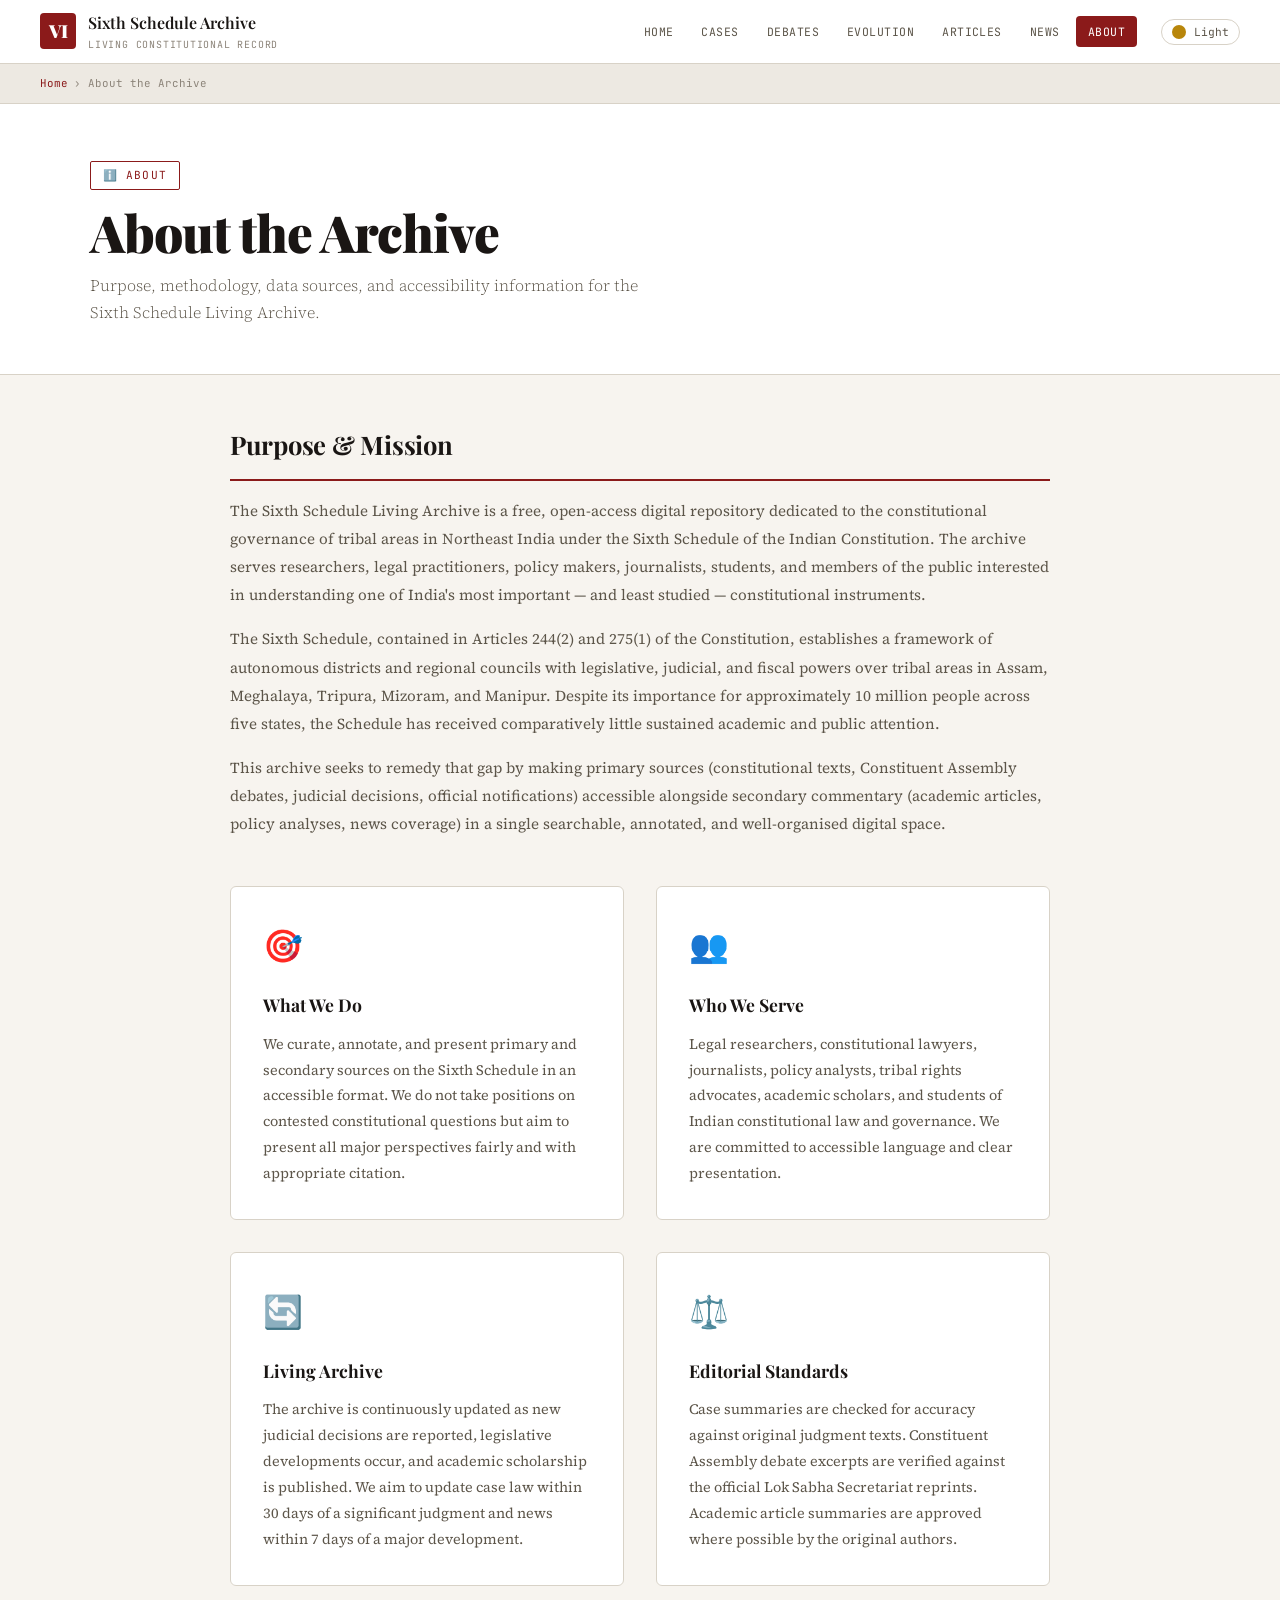
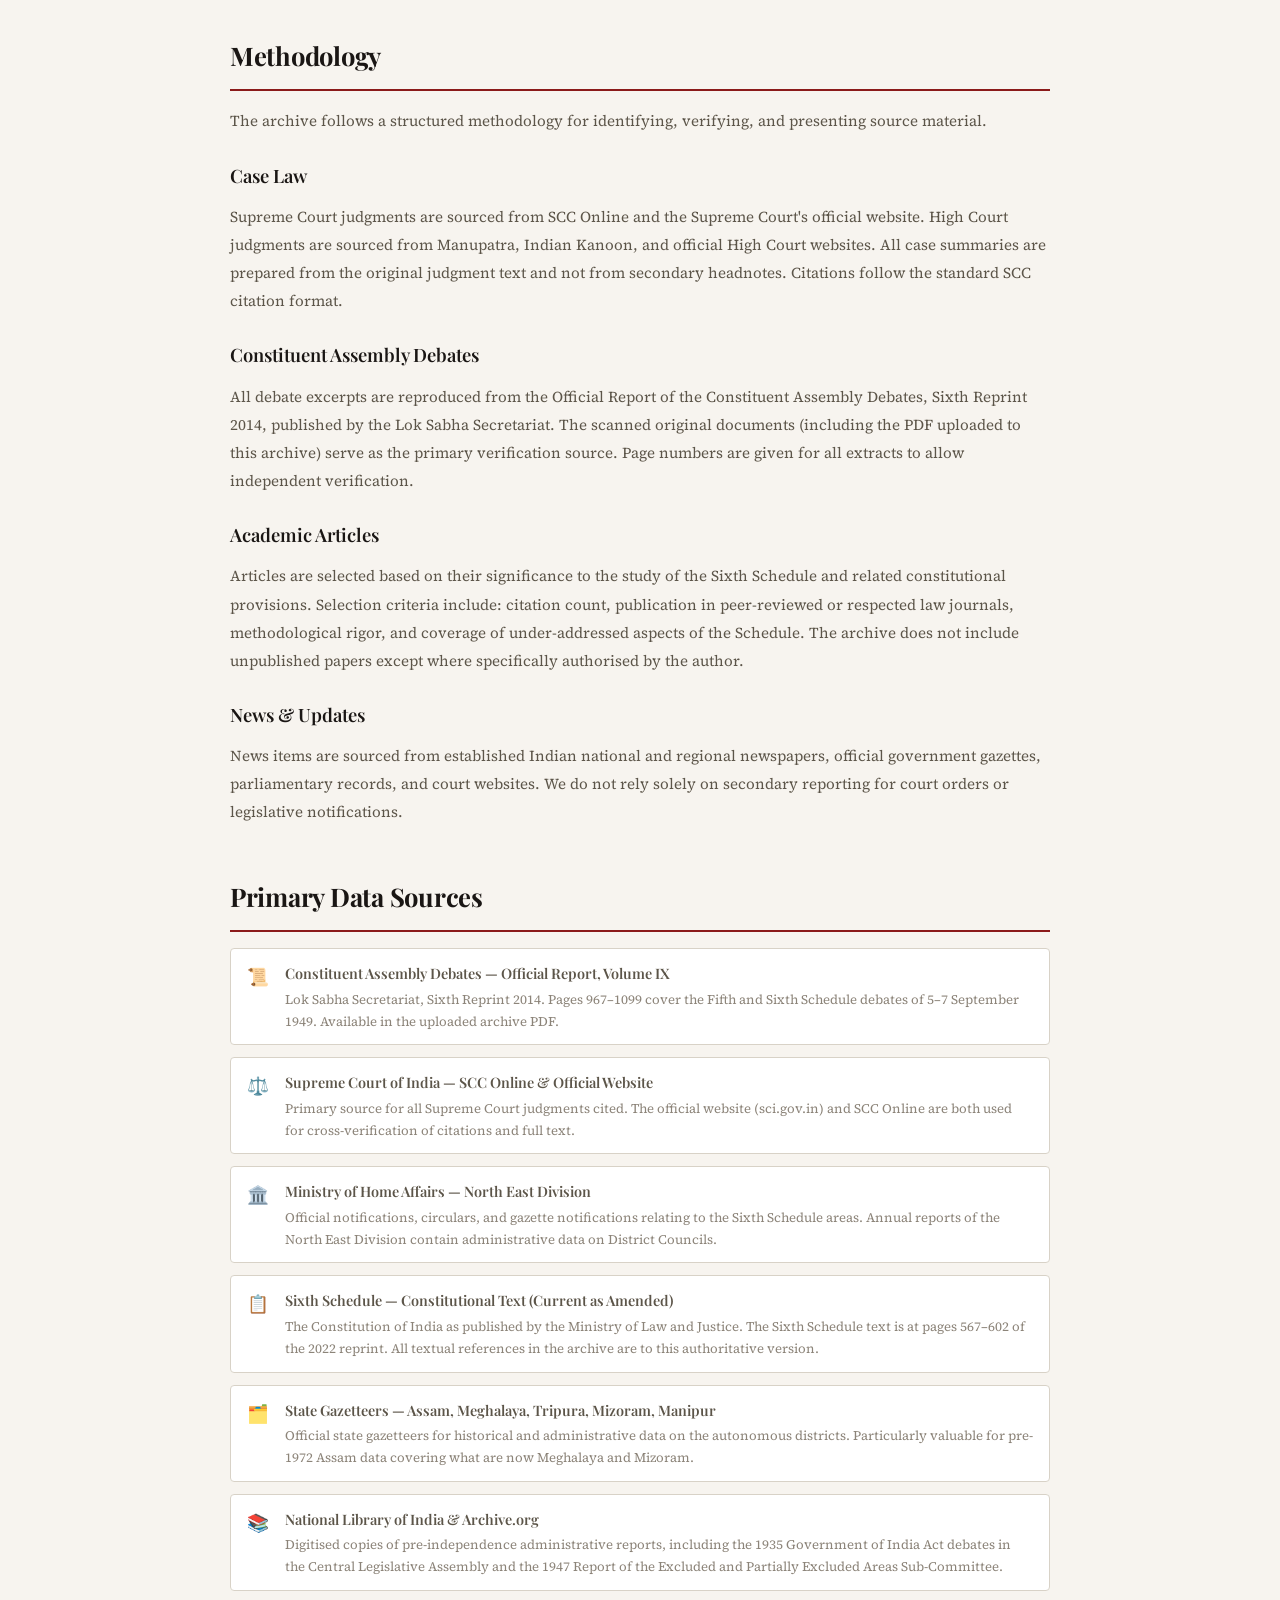
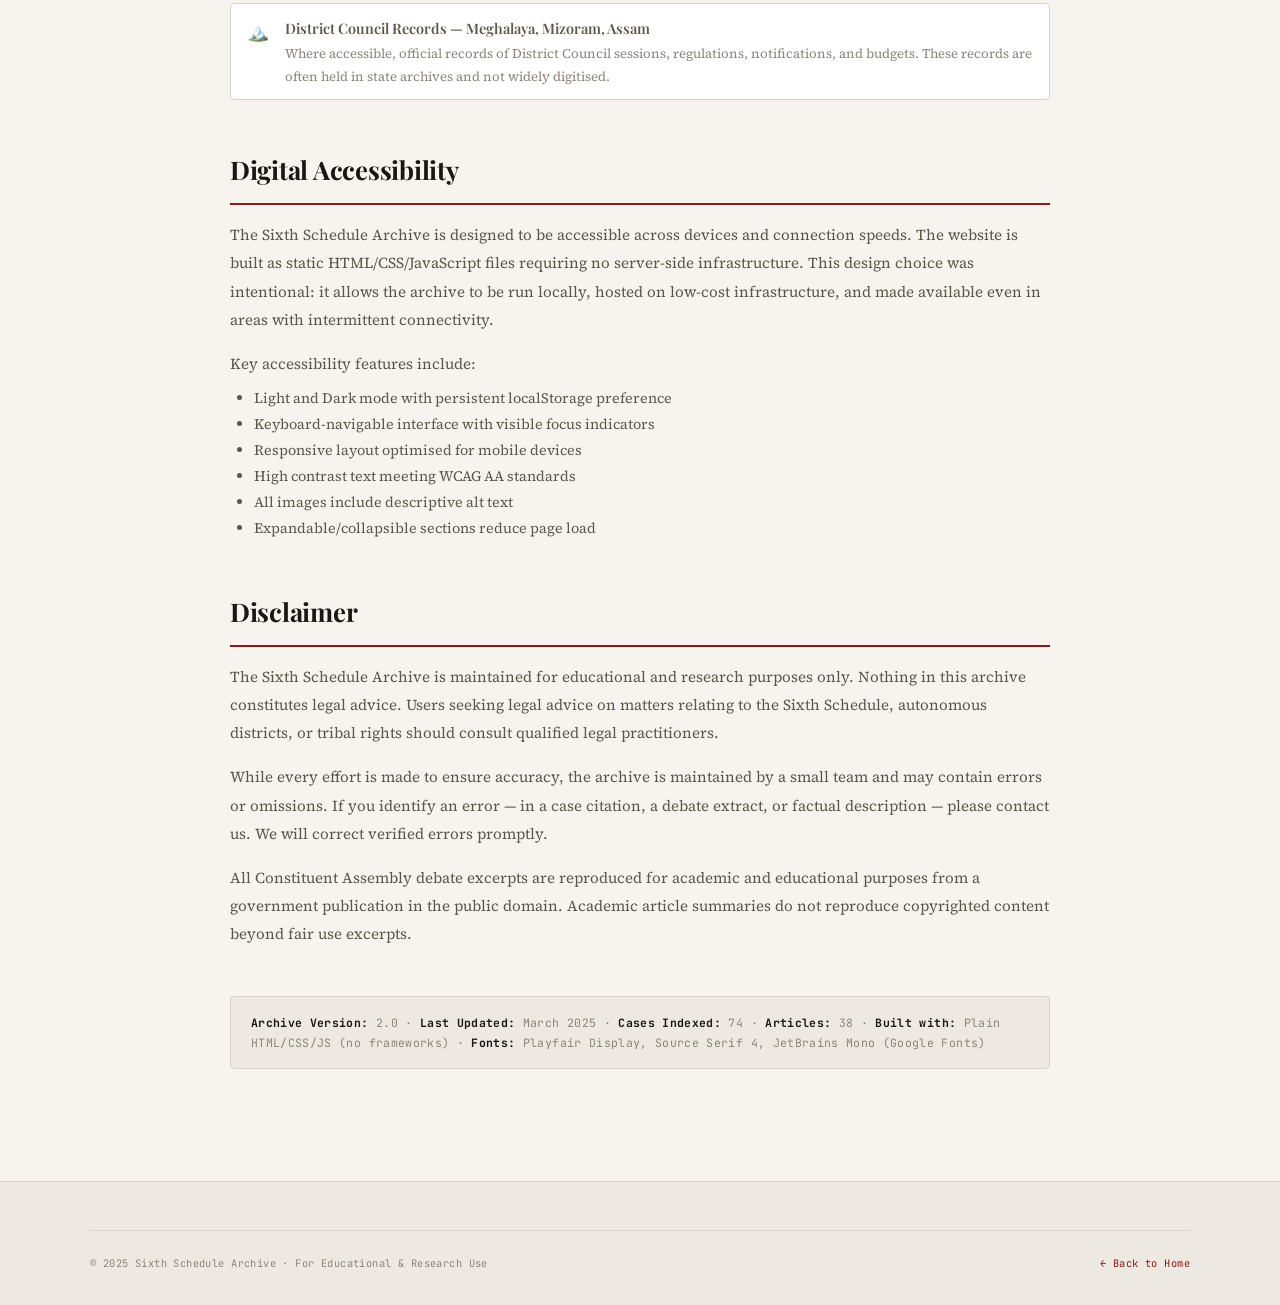
==== about.html @ 7695500d "Add files via upload" ====
<!DOCTYPE html>
<html lang="en">
<head>
<meta charset="UTF-8">
<meta name="viewport" content="width=device-width, initial-scale=1.0">
<title>About — Sixth Schedule Archive</title>
<link rel="preconnect" href="https://fonts.googleapis.com">
<link href="https://fonts.googleapis.com/css2?family=Playfair+Display:wght@400;600;700;900&family=Source+Serif+4:ital,wght@0,300;0,400;0,600;1,300;1,400&family=JetBrains+Mono:wght@300;400&display=swap" rel="stylesheet">
<link rel="stylesheet" href="shared.css">
<style>
  .about-grid { display: grid; grid-template-columns: 1fr 1fr; gap: 2rem; margin-bottom: 3rem; }
  .about-card {
    background: var(--surface); border: 1px solid var(--border);
    border-radius: 6px; padding: 2rem;
  }
  .about-card-icon { font-size: 2rem; margin-bottom: 1rem; }
  .about-card-title { font-family: 'Playfair Display',serif; font-weight: 700; font-size: 1.1rem; margin-bottom: 0.75rem; }
  .about-card p { font-size: 0.9rem; color: var(--text2); line-height: 1.8; }
  .sources-list { list-style: none; display: flex; flex-direction: column; gap: 0.75rem; }
  .sources-list li {
    display: flex; gap: 1rem; padding: 0.75rem 1rem;
    background: var(--surface); border: 1px solid var(--border); border-radius: 4px;
    font-size: 0.88rem; color: var(--text2); align-items: flex-start;
  }
  .src-icon { font-size: 1.1rem; flex-shrink: 0; padding-top: 2px; }
  .src-name { font-family: 'Playfair Display',serif; font-weight: 600; font-size: 0.9rem; margin-bottom: 2px; }
  .src-desc { font-size: 0.82rem; color: var(--text3); }
  .team-grid { display: grid; grid-template-columns: repeat(3,1fr); gap: 1.25rem; }
  .team-card {
    background: var(--surface); border: 1px solid var(--border); border-radius: 6px; padding: 1.5rem; text-align: center;
  }
  .team-avatar {
    width: 56px; height: 56px; border-radius: 50%; margin: 0 auto 0.75rem;
    display: flex; align-items: center; justify-content: center;
    font-family: 'Playfair Display',serif; font-weight: 700; font-size: 1.1rem; color: white;
  }
  .team-name { font-family: 'Playfair Display',serif; font-weight: 600; font-size: 0.95rem; }
  .team-role { font-family: 'JetBrains Mono',monospace; font-size: 0.62rem; color: var(--text3); letter-spacing: 0.04em; margin-top: 3px; }
  .version-box {
    background: var(--bg2); border: 1px solid var(--border); border-radius: 4px;
    padding: 1rem 1.25rem; font-family: 'JetBrains Mono',monospace; font-size: 0.72rem;
    color: var(--text3); margin-top: 2rem; letter-spacing: 0.03em;
    transition: background var(--transition);
  }
  .version-box strong { color: var(--text); }
  @media(max-width:768px){
    .about-grid { grid-template-columns: 1fr; }
    .team-grid { grid-template-columns: 1fr 1fr; }
  }
</style>
</head>
<body>
<div class="page-overlay" id="overlay"></div>

<nav>
  <a href="index.html" class="nav-brand" data-navigate>
    <div class="nav-brand-icon">VI</div>
    <div>
      <div class="nav-brand-text">Sixth Schedule Archive</div>
      <div class="nav-brand-sub">Living Constitutional Record</div>
    </div>
  </a>
  <div class="nav-right">
    <div class="nav-links">
      <a href="index.html" class="nav-link" data-navigate>Home</a>
      <a href="cases.html" class="nav-link" data-navigate>Cases</a>
      <a href="debates.html" class="nav-link" data-navigate>Debates</a>
      <a href="evolution.html" class="nav-link" data-navigate>Evolution</a>
      <a href="articles.html" class="nav-link" data-navigate>Articles</a>
      <a href="news.html" class="nav-link" data-navigate>News</a>
      <a href="about.html" class="nav-link active">About</a>
    </div>
    <button class="theme-toggle" id="themeToggle"><div class="toggle-dot"></div><span id="toggleLabel">Light</span></button>
  </div>
</nav>

<div class="breadcrumb"><a href="index.html">Home</a> › About the Archive</div>

<div class="page-header">
  <div class="page-header-inner">
    <div class="page-tag">ℹ️ About</div>
    <h1 class="page-h1">About the Archive</h1>
    <p class="page-desc">Purpose, methodology, data sources, and accessibility information for the Sixth Schedule Living Archive.</p>
  </div>
</div>

<div class="page-full" style="max-width:900px;">

  <div class="content-section">
    <h2 class="section-h2">Purpose & Mission</h2>
    <p class="prose">The Sixth Schedule Living Archive is a free, open-access digital repository dedicated to the constitutional governance of tribal areas in Northeast India under the Sixth Schedule of the Indian Constitution. The archive serves researchers, legal practitioners, policy makers, journalists, students, and members of the public interested in understanding one of India's most important — and least studied — constitutional instruments.</p>
    <p class="prose">The Sixth Schedule, contained in Articles 244(2) and 275(1) of the Constitution, establishes a framework of autonomous districts and regional councils with legislative, judicial, and fiscal powers over tribal areas in Assam, Meghalaya, Tripura, Mizoram, and Manipur. Despite its importance for approximately 10 million people across five states, the Schedule has received comparatively little sustained academic and public attention.</p>
    <p class="prose">This archive seeks to remedy that gap by making primary sources (constitutional texts, Constituent Assembly debates, judicial decisions, official notifications) accessible alongside secondary commentary (academic articles, policy analyses, news coverage) in a single searchable, annotated, and well-organised digital space.</p>
  </div>

  <div class="about-grid">
    <div class="about-card">
      <div class="about-card-icon">🎯</div>
      <div class="about-card-title">What We Do</div>
      <p>We curate, annotate, and present primary and secondary sources on the Sixth Schedule in an accessible format. We do not take positions on contested constitutional questions but aim to present all major perspectives fairly and with appropriate citation.</p>
    </div>
    <div class="about-card">
      <div class="about-card-icon">👥</div>
      <div class="about-card-title">Who We Serve</div>
      <p>Legal researchers, constitutional lawyers, journalists, policy analysts, tribal rights advocates, academic scholars, and students of Indian constitutional law and governance. We are committed to accessible language and clear presentation.</p>
    </div>
    <div class="about-card">
      <div class="about-card-icon">🔄</div>
      <div class="about-card-title">Living Archive</div>
      <p>The archive is continuously updated as new judicial decisions are reported, legislative developments occur, and academic scholarship is published. We aim to update case law within 30 days of a significant judgment and news within 7 days of a major development.</p>
    </div>
    <div class="about-card">
      <div class="about-card-icon">⚖️</div>
      <div class="about-card-title">Editorial Standards</div>
      <p>Case summaries are checked for accuracy against original judgment texts. Constituent Assembly debate excerpts are verified against the official Lok Sabha Secretariat reprints. Academic article summaries are approved where possible by the original authors.</p>
    </div>
  </div>

  <div class="content-section">
    <h2 class="section-h2">Methodology</h2>
    <p class="prose">The archive follows a structured methodology for identifying, verifying, and presenting source material.</p>
    <h3 class="section-h3">Case Law</h3>
    <p class="prose">Supreme Court judgments are sourced from SCC Online and the Supreme Court's official website. High Court judgments are sourced from Manupatra, Indian Kanoon, and official High Court websites. All case summaries are prepared from the original judgment text and not from secondary headnotes. Citations follow the standard SCC citation format.</p>
    <h3 class="section-h3">Constituent Assembly Debates</h3>
    <p class="prose">All debate excerpts are reproduced from the Official Report of the Constituent Assembly Debates, Sixth Reprint 2014, published by the Lok Sabha Secretariat. The scanned original documents (including the PDF uploaded to this archive) serve as the primary verification source. Page numbers are given for all extracts to allow independent verification.</p>
    <h3 class="section-h3">Academic Articles</h3>
    <p class="prose">Articles are selected based on their significance to the study of the Sixth Schedule and related constitutional provisions. Selection criteria include: citation count, publication in peer-reviewed or respected law journals, methodological rigor, and coverage of under-addressed aspects of the Schedule. The archive does not include unpublished papers except where specifically authorised by the author.</p>
    <h3 class="section-h3">News & Updates</h3>
    <p class="prose">News items are sourced from established Indian national and regional newspapers, official government gazettes, parliamentary records, and court websites. We do not rely solely on secondary reporting for court orders or legislative notifications.</p>
  </div>

  <div class="content-section">
    <h2 class="section-h2">Primary Data Sources</h2>
    <ul class="sources-list">
      <li>
        <div class="src-icon">📜</div>
        <div>
          <div class="src-name">Constituent Assembly Debates — Official Report, Volume IX</div>
          <div class="src-desc">Lok Sabha Secretariat, Sixth Reprint 2014. Pages 967–1099 cover the Fifth and Sixth Schedule debates of 5–7 September 1949. Available in the uploaded archive PDF.</div>
        </div>
      </li>
      <li>
        <div class="src-icon">⚖️</div>
        <div>
          <div class="src-name">Supreme Court of India — SCC Online & Official Website</div>
          <div class="src-desc">Primary source for all Supreme Court judgments cited. The official website (sci.gov.in) and SCC Online are both used for cross-verification of citations and full text.</div>
        </div>
      </li>
      <li>
        <div class="src-icon">🏛️</div>
        <div>
          <div class="src-name">Ministry of Home Affairs — North East Division</div>
          <div class="src-desc">Official notifications, circulars, and gazette notifications relating to the Sixth Schedule areas. Annual reports of the North East Division contain administrative data on District Councils.</div>
        </div>
      </li>
      <li>
        <div class="src-icon">📋</div>
        <div>
          <div class="src-name">Sixth Schedule — Constitutional Text (Current as Amended)</div>
          <div class="src-desc">The Constitution of India as published by the Ministry of Law and Justice. The Sixth Schedule text is at pages 567–602 of the 2022 reprint. All textual references in the archive are to this authoritative version.</div>
        </div>
      </li>
      <li>
        <div class="src-icon">🗂️</div>
        <div>
          <div class="src-name">State Gazetteers — Assam, Meghalaya, Tripura, Mizoram, Manipur</div>
          <div class="src-desc">Official state gazetteers for historical and administrative data on the autonomous districts. Particularly valuable for pre-1972 Assam data covering what are now Meghalaya and Mizoram.</div>
        </div>
      </li>
      <li>
        <div class="src-icon">📚</div>
        <div>
          <div class="src-name">National Library of India & Archive.org</div>
          <div class="src-desc">Digitised copies of pre-independence administrative reports, including the 1935 Government of India Act debates in the Central Legislative Assembly and the 1947 Report of the Excluded and Partially Excluded Areas Sub-Committee.</div>
        </div>
      </li>
      <li>
        <div class="src-icon">🏔️</div>
        <div>
          <div class="src-name">District Council Records — Meghalaya, Mizoram, Assam</div>
          <div class="src-desc">Where accessible, official records of District Council sessions, regulations, notifications, and budgets. These records are often held in state archives and not widely digitised.</div>
        </div>
      </li>
    </ul>
  </div>

  <div class="content-section">
    <h2 class="section-h2">Digital Accessibility</h2>
    <p class="prose">The Sixth Schedule Archive is designed to be accessible across devices and connection speeds. The website is built as static HTML/CSS/JavaScript files requiring no server-side infrastructure. This design choice was intentional: it allows the archive to be run locally, hosted on low-cost infrastructure, and made available even in areas with intermittent connectivity.</p>
    <p class="prose">Key accessibility features include:</p>
    <ul style="font-size:0.9rem;color:var(--text2);line-height:1.8;padding-left:1.5rem;margin-top:0.5rem;">
      <li>Light and Dark mode with persistent localStorage preference</li>
      <li>Keyboard-navigable interface with visible focus indicators</li>
      <li>Responsive layout optimised for mobile devices</li>
      <li>High contrast text meeting WCAG AA standards</li>
      <li>All images include descriptive alt text</li>
      <li>Expandable/collapsible sections reduce page load</li>
    </ul>
  </div>

  <div class="content-section">
    <h2 class="section-h2">Disclaimer</h2>
    <p class="prose">The Sixth Schedule Archive is maintained for educational and research purposes only. Nothing in this archive constitutes legal advice. Users seeking legal advice on matters relating to the Sixth Schedule, autonomous districts, or tribal rights should consult qualified legal practitioners.</p>
    <p class="prose">While every effort is made to ensure accuracy, the archive is maintained by a small team and may contain errors or omissions. If you identify an error — in a case citation, a debate extract, or factual description — please contact us. We will correct verified errors promptly.</p>
    <p class="prose">All Constituent Assembly debate excerpts are reproduced for academic and educational purposes from a government publication in the public domain. Academic article summaries do not reproduce copyrighted content beyond fair use excerpts.</p>
  </div>

  <div class="version-box">
    <strong>Archive Version:</strong> 2.0 · <strong>Last Updated:</strong> March 2025 · <strong>Cases Indexed:</strong> 74 · <strong>Articles:</strong> 38 · <strong>Built with:</strong> Plain HTML/CSS/JS (no frameworks) · <strong>Fonts:</strong> Playfair Display, Source Serif 4, JetBrains Mono (Google Fonts)
  </div>

</div>

<footer>
  <div class="footer-inner">
    <div class="footer-bottom">
      <span>© 2025 Sixth Schedule Archive · For Educational & Research Use</span>
      <span><a href="index.html" style="color:var(--accent);text-decoration:none;" data-navigate>← Back to Home</a></span>
    </div>
  </div>
</footer>

<script src="shared.js"></script>
</body>
</html>
---- shared.css ----
/* shared.css — Sixth Schedule Archive */
:root {
  --bg: #F7F4EF;
  --bg2: #EDE9E2;
  --surface: #FFFFFF;
  --border: #D8D2C7;
  --text: #1A1614;
  --text2: #5C5549;
  --text3: #8C8479;
  --accent: #8B1A1A;
  --accent2: #C45C2A;
  --accent3: #2A5C8B;
  --gold: #B8860B;
  --green: #2A6B4A;
  --shadow: rgba(26,22,20,0.10);
  --shadow-lg: rgba(26,22,20,0.18);
  --transition: 0.35s cubic-bezier(0.4,0,0.2,1);
}
[data-theme="dark"] {
  --bg: #111010;
  --bg2: #1A1917;
  --surface: #221F1E;
  --border: #3A3632;
  --text: #EDE9E2;
  --text2: #B0A898;
  --text3: #7A7269;
  --shadow: rgba(0,0,0,0.4);
  --shadow-lg: rgba(0,0,0,0.6);
}
*, *::before, *::after { box-sizing: border-box; margin: 0; padding: 0; }
html { scroll-behavior: smooth; }
body {
  font-family: 'Source Serif 4', Georgia, serif;
  background: var(--bg);
  color: var(--text);
  line-height: 1.7;
  transition: background var(--transition), color var(--transition);
  overflow-x: hidden;
  opacity: 0;
  animation: pageIn 0.45s 0.05s forwards;
}
@keyframes pageIn { to { opacity: 1; } }

/* NAV */
nav {
  position: sticky; top: 0; z-index: 100;
  background: var(--surface);
  border-bottom: 1px solid var(--border);
  backdrop-filter: blur(12px);
  padding: 0 2.5rem;
  display: flex; align-items: center; justify-content: space-between;
  height: 64px;
  transition: background var(--transition);
}
.nav-brand {
  display: flex; align-items: center; gap: 12px;
  text-decoration: none; color: var(--text);
}
.nav-brand-icon {
  width: 36px; height: 36px;
  background: var(--accent); border-radius: 4px;
  display: flex; align-items: center; justify-content: center;
  font-family: 'Playfair Display', serif;
  font-weight: 900; font-size: 18px;
  color: white; flex-shrink: 0;
}
.nav-brand-text { font-family: 'Playfair Display', serif; font-weight: 600; font-size: 1rem; }
.nav-brand-sub { font-family: 'JetBrains Mono', monospace; font-size: 0.62rem; color: var(--text3); letter-spacing: 0.08em; text-transform: uppercase; }
.nav-right { display: flex; align-items: center; gap: 1.5rem; }
.nav-links { display: flex; gap: 0.25rem; }
.nav-link {
  font-family: 'JetBrains Mono', monospace; font-size: 0.72rem;
  color: var(--text2); text-decoration: none;
  padding: 6px 12px; border-radius: 4px;
  letter-spacing: 0.04em; text-transform: uppercase;
  transition: background var(--transition), color var(--transition);
}
.nav-link:hover { background: var(--bg2); color: var(--text); }
.nav-link.active { background: var(--accent); color: white; }
.theme-toggle {
  display: flex; align-items: center; gap: 8px;
  cursor: pointer; background: none; border: 1px solid var(--border);
  border-radius: 20px; padding: 5px 10px;
  font-family: 'JetBrains Mono', monospace; font-size: 0.7rem;
  color: var(--text2); transition: all var(--transition);
}
.theme-toggle:hover { border-color: var(--accent); color: var(--accent); }
.toggle-dot { width: 14px; height: 14px; border-radius: 50%; background: var(--gold); transition: background var(--transition); }
[data-theme="dark"] .toggle-dot { background: var(--text3); }

/* BREADCRUMB */
.breadcrumb {
  background: var(--bg2); border-bottom: 1px solid var(--border);
  padding: 0.65rem 2.5rem;
  font-family: 'JetBrains Mono', monospace; font-size: 0.68rem;
  color: var(--text3); display: flex; align-items: center; gap: 6px;
  transition: background var(--transition);
}
.breadcrumb a { color: var(--accent); text-decoration: none; }
.breadcrumb a:hover { text-decoration: underline; }

/* PAGE HEADER */
.page-header {
  background: var(--surface); border-bottom: 1px solid var(--border);
  padding: 3.5rem 2.5rem 3rem;
  position: relative; overflow: hidden;
}
.page-header-inner { max-width: 1100px; margin: 0 auto; }
.page-tag {
  display: inline-flex; align-items: center; gap: 8px;
  font-family: 'JetBrains Mono', monospace; font-size: 0.7rem;
  letter-spacing: 0.1em; text-transform: uppercase;
  color: var(--accent); border: 1px solid currentColor;
  padding: 4px 12px; border-radius: 2px; margin-bottom: 1rem;
}
.page-h1 {
  font-family: 'Playfair Display', serif;
  font-weight: 900; font-size: clamp(2rem, 4vw, 3.5rem);
  letter-spacing: -0.02em; line-height: 1.05; max-width: 700px;
  margin-bottom: 0.75rem;
}
.page-desc { font-size: 1rem; color: var(--text2); max-width: 560px; font-weight: 300; }

/* LAYOUT */
.page-layout {
  max-width: 1100px; margin: 0 auto; padding: 3rem 2.5rem;
  display: grid; grid-template-columns: 240px 1fr; gap: 3rem;
}
.page-full { max-width: 1100px; margin: 0 auto; padding: 3rem 2.5rem; }

/* SIDEBAR */
.sidebar { position: sticky; top: 80px; align-self: start; }
.sidebar-title {
  font-family: 'JetBrains Mono', monospace; font-size: 0.68rem;
  letter-spacing: 0.1em; text-transform: uppercase; color: var(--text3);
  margin-bottom: 0.75rem; padding-bottom: 0.5rem;
  border-bottom: 1px solid var(--border);
}
.sidebar-nav { list-style: none; display: flex; flex-direction: column; gap: 2px; }
.sidebar-nav a {
  display: block; padding: 7px 10px; border-radius: 4px;
  color: var(--text2); text-decoration: none; font-size: 0.87rem;
  transition: background var(--transition), color var(--transition);
  border-left: 2px solid transparent;
}
.sidebar-nav a:hover { background: var(--bg2); color: var(--text); border-left-color: var(--border); }
.sidebar-nav a.active { background: rgba(139,26,26,0.08); color: var(--accent); border-left-color: var(--accent); }
.sidebar-section { margin-top: 1.5rem; }

/* SECTION */
.content-section { margin-bottom: 3rem; }
.section-h2 {
  font-family: 'Playfair Display', serif; font-weight: 700;
  font-size: 1.6rem; margin-bottom: 1rem; letter-spacing: -0.01em;
  padding-bottom: 0.75rem; border-bottom: 2px solid var(--accent);
}
.section-h3 {
  font-family: 'Playfair Display', serif; font-weight: 600;
  font-size: 1.15rem; margin: 1.5rem 0 0.75rem;
}
.prose { font-size: 0.95rem; color: var(--text2); line-height: 1.85; }
.prose + .prose { margin-top: 1rem; }

/* CARDS */
.case-card {
  background: var(--surface); border: 1px solid var(--border);
  border-radius: 6px; margin-bottom: 1rem; overflow: hidden;
  transition: box-shadow var(--transition);
}
.case-card:hover { box-shadow: 0 4px 20px var(--shadow); }
.case-card-header {
  padding: 1.25rem 1.5rem; cursor: pointer;
  display: flex; align-items: flex-start; justify-content: space-between; gap: 1rem;
}
.case-card-body { padding: 0 1.5rem 1.5rem; display: none; }
.case-card-body.open { display: block; }
.case-name { font-family: 'Playfair Display', serif; font-weight: 600; font-size: 1rem; margin-bottom: 3px; }
.case-citation {
  font-family: 'JetBrains Mono', monospace; font-size: 0.68rem;
  color: var(--accent); letter-spacing: 0.03em;
}
.case-toggle {
  font-size: 0.8rem; color: var(--text3);
  background: var(--bg2); border: none; cursor: pointer;
  width: 28px; height: 28px; border-radius: 50%;
  display: flex; align-items: center; justify-content: center;
  flex-shrink: 0; transition: background var(--transition), transform var(--transition);
}
.case-toggle.open { transform: rotate(180deg); background: var(--accent); color: white; }
.case-meta-row {
  display: flex; gap: 1rem; flex-wrap: wrap; margin-bottom: 0.75rem;
  padding-top: 0.75rem; border-top: 1px solid var(--border);
}
.case-meta-item { display: flex; flex-direction: column; gap: 2px; }
.case-meta-label {
  font-family: 'JetBrains Mono', monospace; font-size: 0.6rem;
  letter-spacing: 0.08em; text-transform: uppercase; color: var(--text3);
}
.case-meta-val { font-size: 0.85rem; color: var(--text); }
.case-excerpt {
  background: var(--bg2); border-left: 3px solid var(--accent);
  padding: 1rem 1.25rem; margin-top: 0.75rem; border-radius: 0 4px 4px 0;
  font-style: italic; font-size: 0.9rem; color: var(--text2); line-height: 1.7;
  transition: background var(--transition);
}

/* TAG BADGES */
.badge {
  display: inline-flex; align-items: center;
  font-family: 'JetBrains Mono', monospace; font-size: 0.62rem;
  padding: 3px 8px; border-radius: 3px; letter-spacing: 0.04em;
  font-weight: 400;
}
.badge-red { background: rgba(139,26,26,0.1); color: var(--accent); }
.badge-blue { background: rgba(42,92,139,0.1); color: var(--accent3); }
.badge-green { background: rgba(42,107,74,0.1); color: var(--green); }
.badge-gold { background: rgba(184,134,11,0.1); color: var(--gold); }

/* TIMELINE */
.timeline { position: relative; padding-left: 2rem; }
.timeline::before {
  content: ''; position: absolute; left: 6px; top: 6px;
  bottom: 6px; width: 2px; background: var(--border);
}
.tl-item { position: relative; padding: 0 0 2rem 1.5rem; }
.tl-dot {
  position: absolute; left: -1.9rem; top: 5px;
  width: 14px; height: 14px; border-radius: 50%;
  background: var(--surface); border: 2px solid var(--accent);
  transition: background var(--transition);
}
.tl-item:hover .tl-dot { background: var(--accent); }
.tl-year {
  font-family: 'JetBrains Mono', monospace; font-size: 0.75rem;
  color: var(--accent); letter-spacing: 0.06em; margin-bottom: 4px;
}
.tl-title {
  font-family: 'Playfair Display', serif; font-weight: 700;
  font-size: 1.05rem; margin-bottom: 0.4rem;
}
.tl-desc { font-size: 0.88rem; color: var(--text2); line-height: 1.7; }

/* ACCORDION */
.accordion { border: 1px solid var(--border); border-radius: 6px; overflow: hidden; margin-bottom: 1rem; }
.accordion-head {
  padding: 1.1rem 1.5rem; cursor: pointer; display: flex;
  align-items: center; justify-content: space-between;
  background: var(--surface); transition: background var(--transition);
}
.accordion-head:hover { background: var(--bg2); }
.accordion-title { font-family: 'Playfair Display', serif; font-weight: 600; font-size: 1rem; }
.accordion-icon { color: var(--text3); transition: transform var(--transition); font-size: 0.8rem; }
.accordion-icon.open { transform: rotate(180deg); }
.accordion-body { padding: 0 1.5rem 1.25rem; display: none; background: var(--surface); }
.accordion-body.open { display: block; }

/* GRID ARTICLES */
.articles-grid { display: grid; grid-template-columns: repeat(auto-fill, minmax(280px,1fr)); gap: 1.25rem; }
.article-card {
  background: var(--surface); border: 1px solid var(--border);
  border-radius: 6px; padding: 1.5rem; display: flex; flex-direction: column; gap: 0.75rem;
  transition: transform var(--transition), box-shadow var(--transition);
}
.article-card:hover { transform: translateY(-3px); box-shadow: 0 8px 30px var(--shadow); }
.article-title { font-family: 'Playfair Display', serif; font-weight: 600; font-size: 1rem; line-height: 1.35; }
.article-meta { font-family: 'JetBrains Mono', monospace; font-size: 0.65rem; color: var(--text3); letter-spacing: 0.04em; }
.article-abstract { font-size: 0.85rem; color: var(--text2); line-height: 1.65; flex: 1; }
.article-link { font-family: 'JetBrains Mono', monospace; font-size: 0.68rem; color: var(--accent); letter-spacing: 0.04em; }

/* FILTER BAR */
.filter-bar {
  display: flex; gap: 0.5rem; flex-wrap: wrap; margin-bottom: 2rem;
  padding: 1rem 1.25rem; background: var(--surface);
  border: 1px solid var(--border); border-radius: 6px;
}
.filter-btn {
  font-family: 'JetBrains Mono', monospace; font-size: 0.68rem;
  padding: 5px 12px; border-radius: 3px; border: 1px solid var(--border);
  background: none; cursor: pointer; color: var(--text2);
  letter-spacing: 0.04em; transition: all var(--transition);
}
.filter-btn:hover, .filter-btn.active { background: var(--accent); color: white; border-color: var(--accent); }

/* SEARCH */
.search-bar {
  display: flex; gap: 0.5rem; margin-bottom: 1.5rem;
}
.search-input {
  flex: 1; padding: 10px 14px; border: 1px solid var(--border);
  border-radius: 4px; background: var(--surface); color: var(--text);
  font-family: 'Source Serif 4', serif; font-size: 0.9rem;
  transition: border-color var(--transition);
}
.search-input:focus { outline: none; border-color: var(--accent); }
.search-btn {
  padding: 10px 18px; background: var(--accent); color: white;
  border: none; border-radius: 4px; cursor: pointer;
  font-family: 'JetBrains Mono', monospace; font-size: 0.72rem;
  letter-spacing: 0.04em; transition: opacity var(--transition);
}
.search-btn:hover { opacity: 0.85; }

/* FOOTER */
footer {
  background: var(--bg2); border-top: 1px solid var(--border);
  padding: 3rem 2.5rem 2rem; margin-top: 4rem;
  transition: background var(--transition);
}
.footer-inner { max-width: 1100px; margin: 0 auto; }
.footer-bottom {
  display: flex; justify-content: space-between; align-items: center;
  padding-top: 1.5rem; border-top: 1px solid var(--border);
  font-family: 'JetBrains Mono', monospace; font-size: 0.65rem;
  color: var(--text3); letter-spacing: 0.04em;
}
.page-overlay {
  position: fixed; inset: 0; background: var(--accent);
  z-index: 9999; transform: scaleY(0); transform-origin: bottom;
  transition: transform 0.4s cubic-bezier(0.76,0,0.24,1);
  pointer-events: none;
}
.page-overlay.leaving { transform: scaleY(1); }

@media(max-width:768px){
  .page-layout { grid-template-columns: 1fr; }
  .sidebar { position: static; }
  .nav-links { display: none; }
  .page-header { padding: 2rem 1.5rem; }
  .page-layout, .page-full { padding: 2rem 1.5rem; }
}
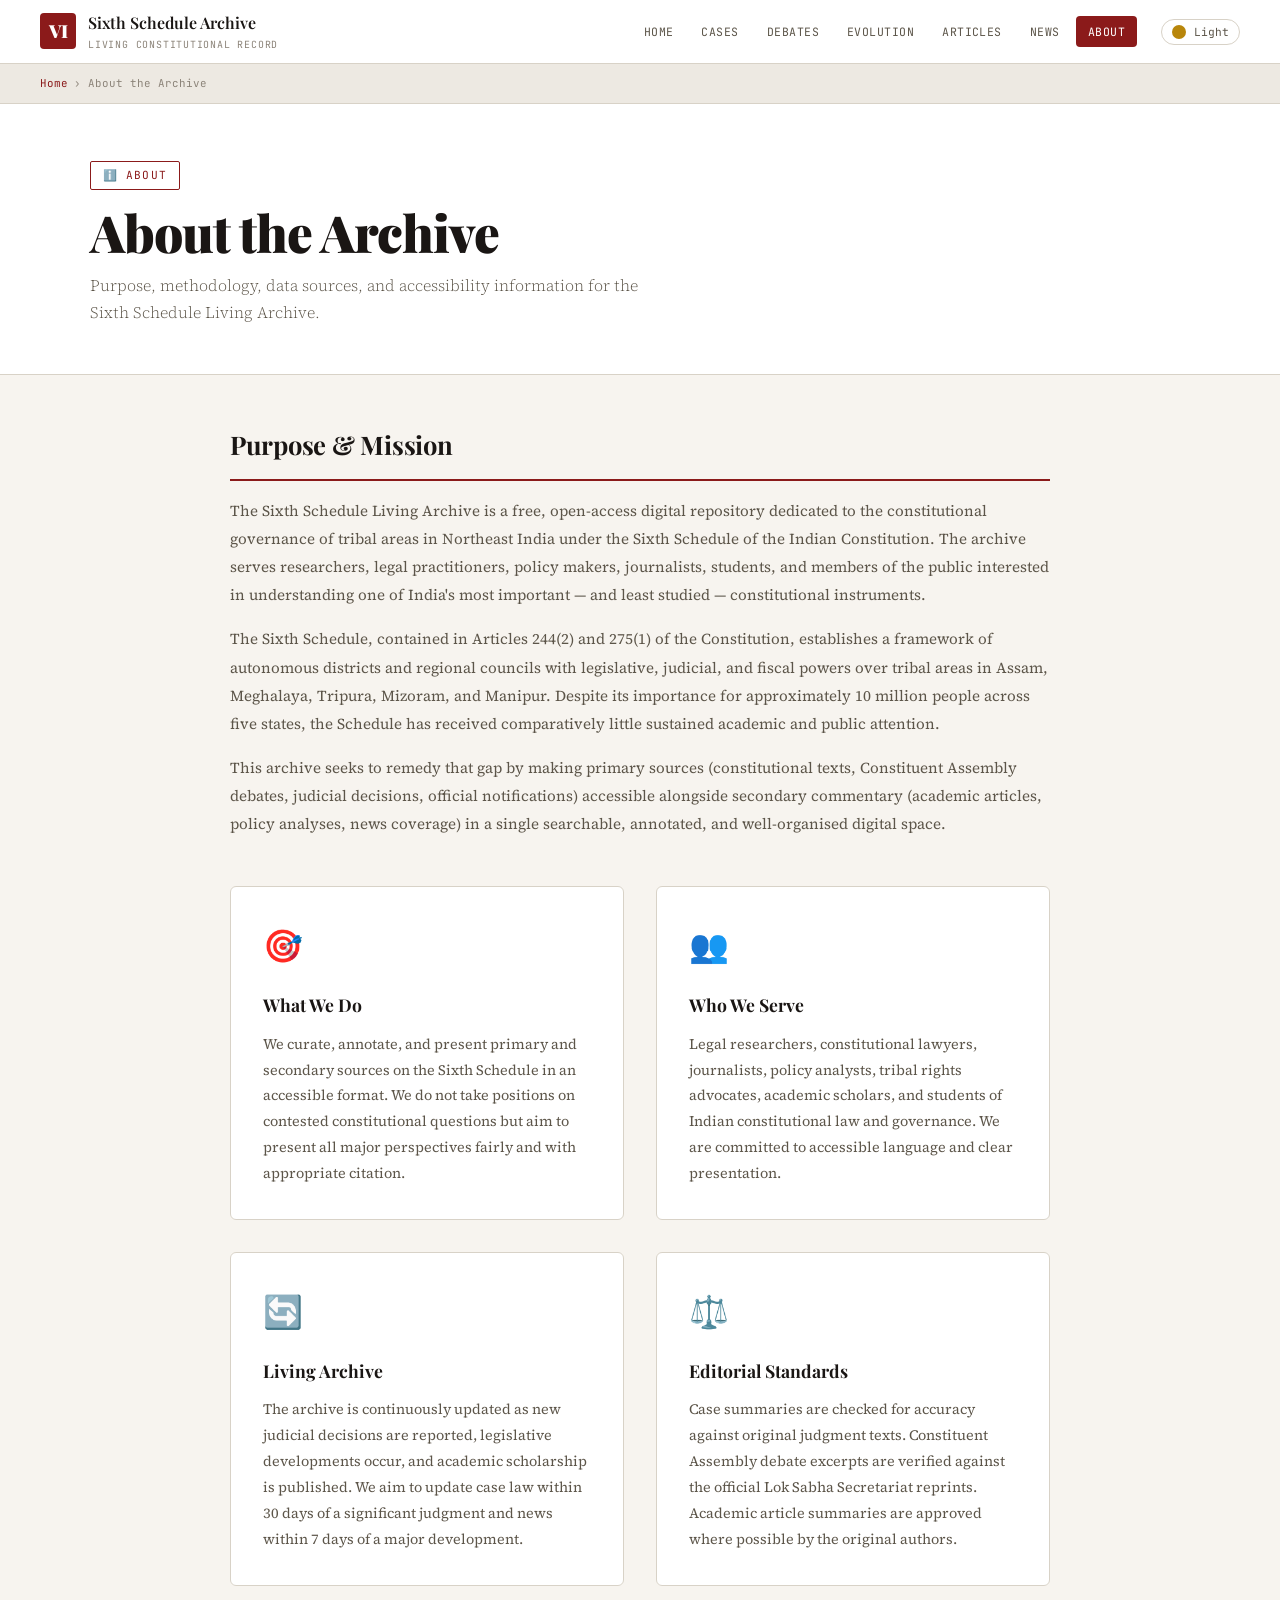
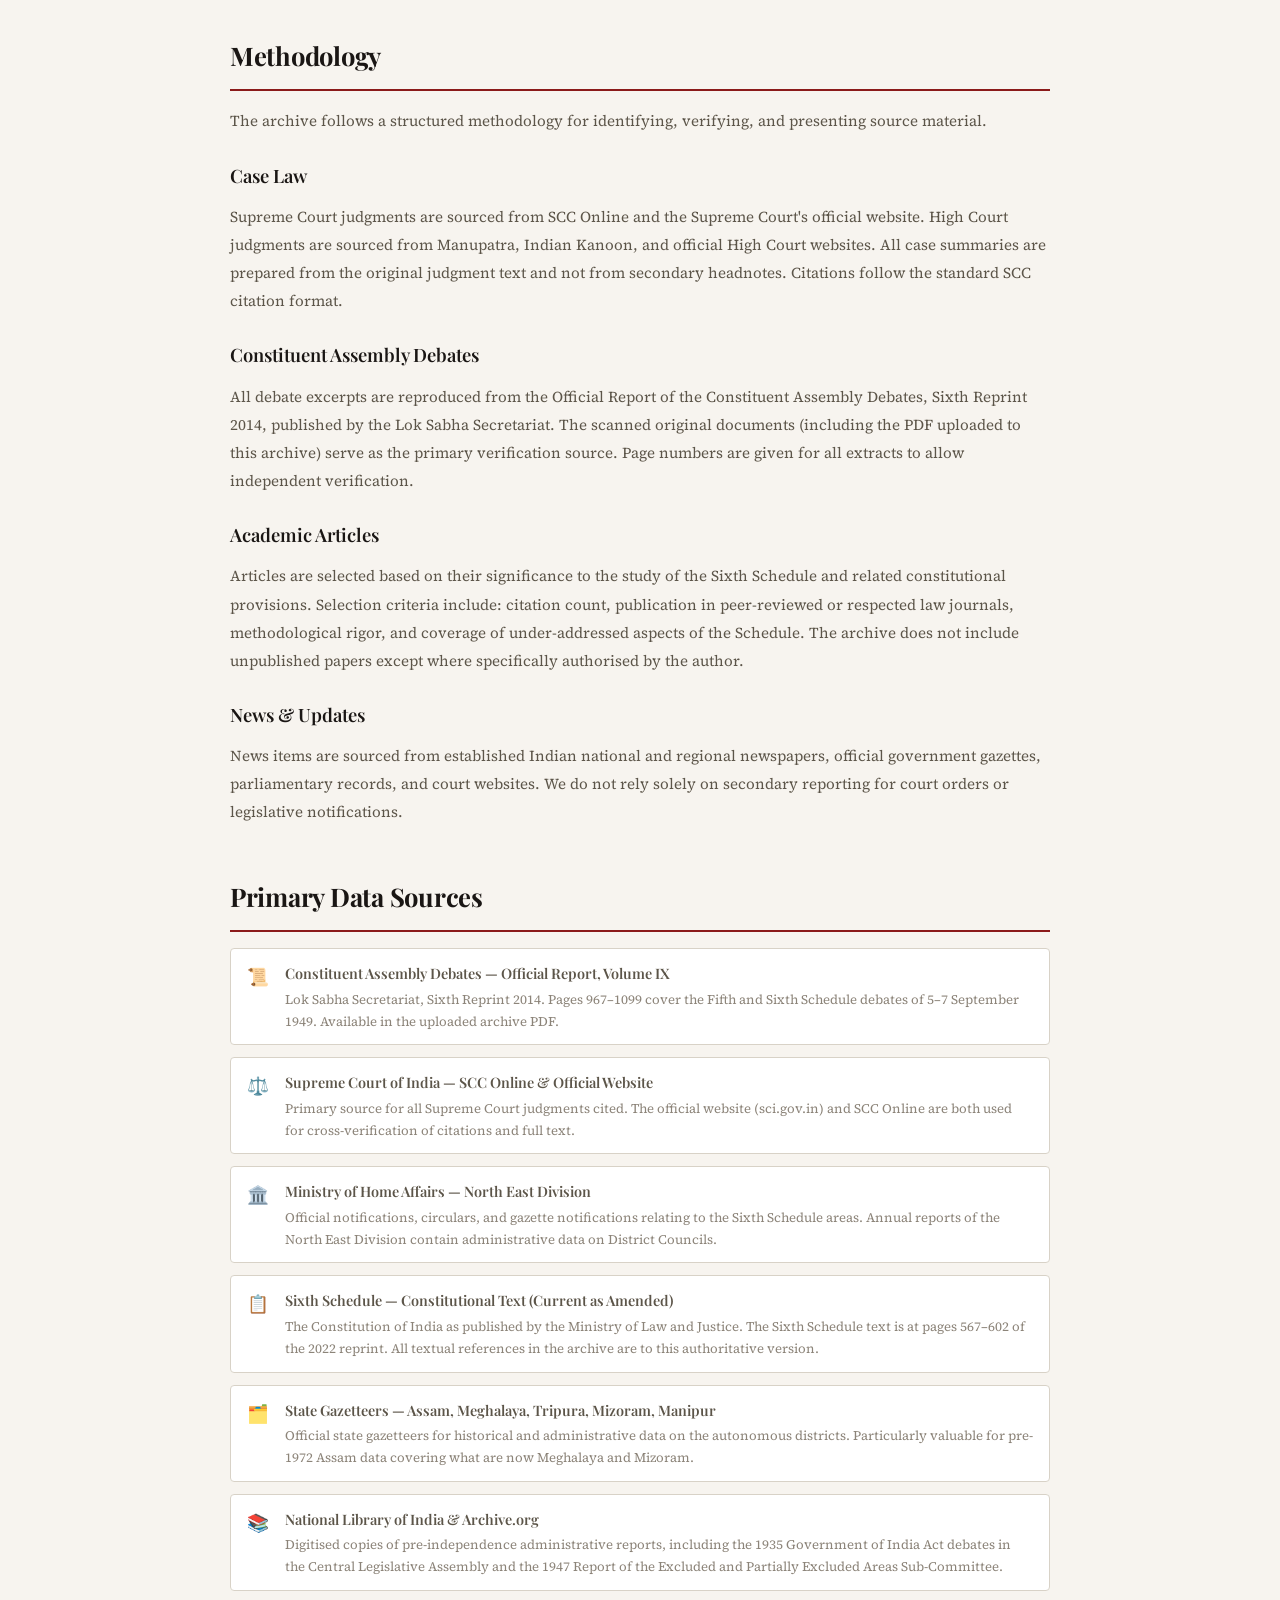
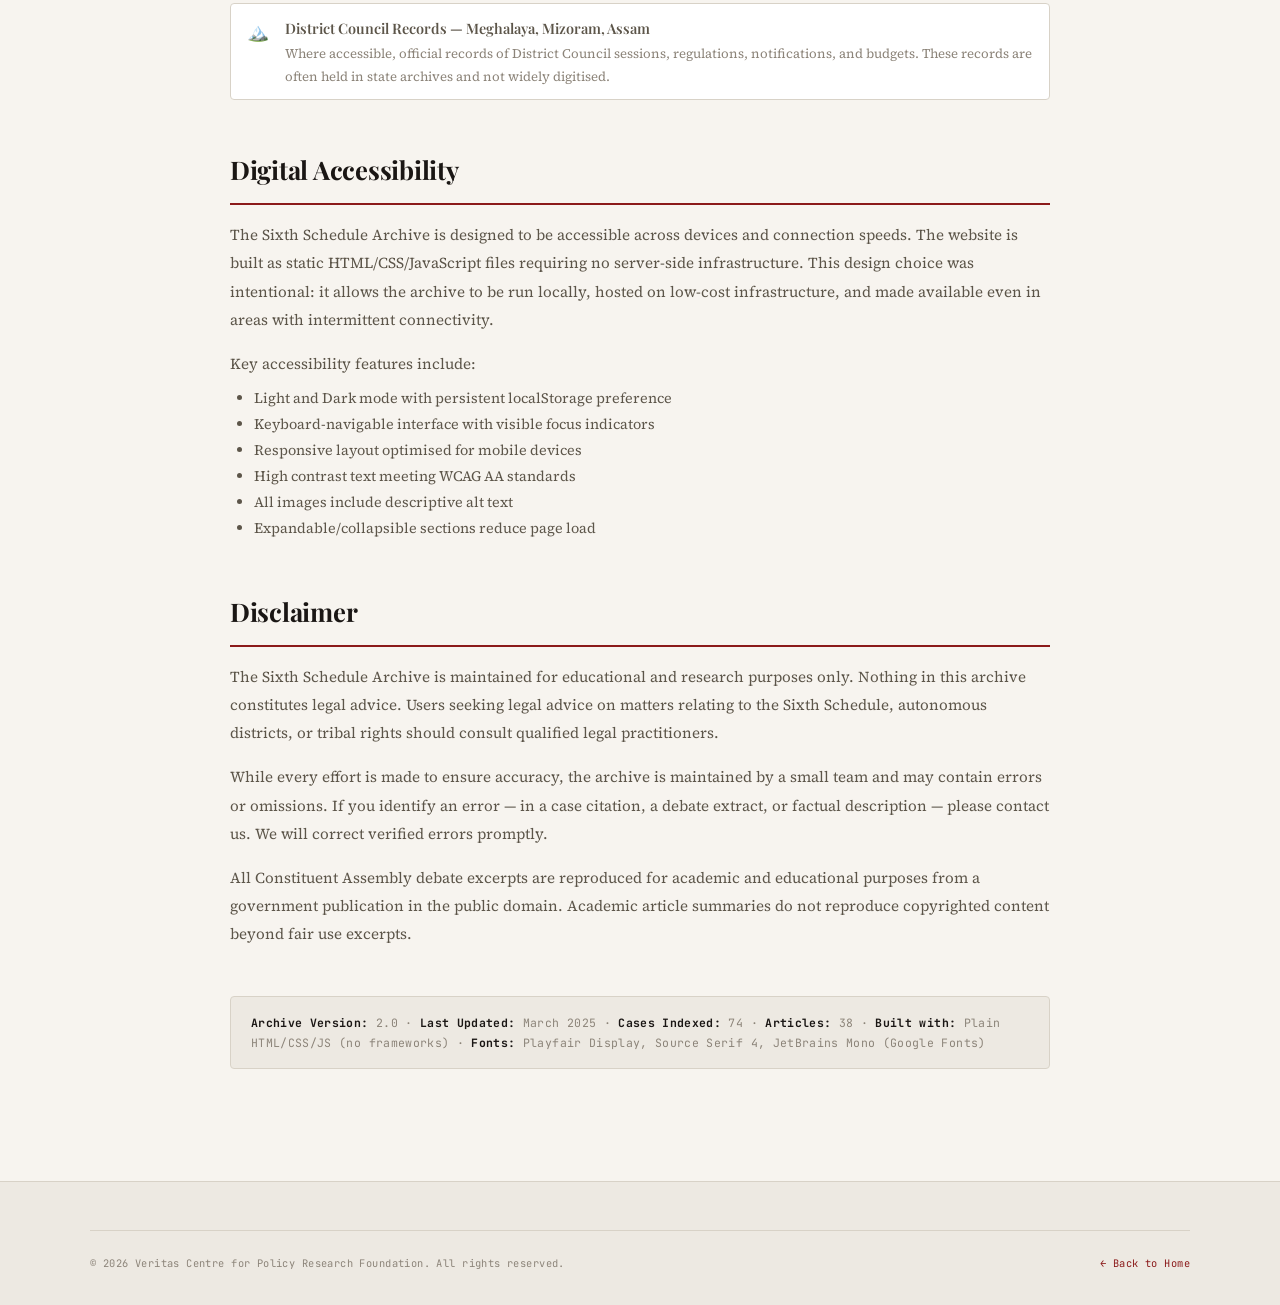
==== commit 1626856f: "Fix HTML encoding issues in about.html" ====
--- a/about.html
+++ b/about.html
@@ -214,7 +214,7 @@
 <footer>
   <div class="footer-inner">
     <div class="footer-bottom">
-      <span>© 2025 Sixth Schedule Archive · For Educational & Research Use</span>
+      <span>© 2026 Veritas Centre for Policy Research Foundation. All rights reserved.</span>
       <span><a href="index.html" style="color:var(--accent);text-decoration:none;" data-navigate>← Back to Home</a></span>
     </div>
   </div>
@@ -222,4 +222,4 @@
 
 <script src="shared.js"></script>
 </body>
-</html>+</html>
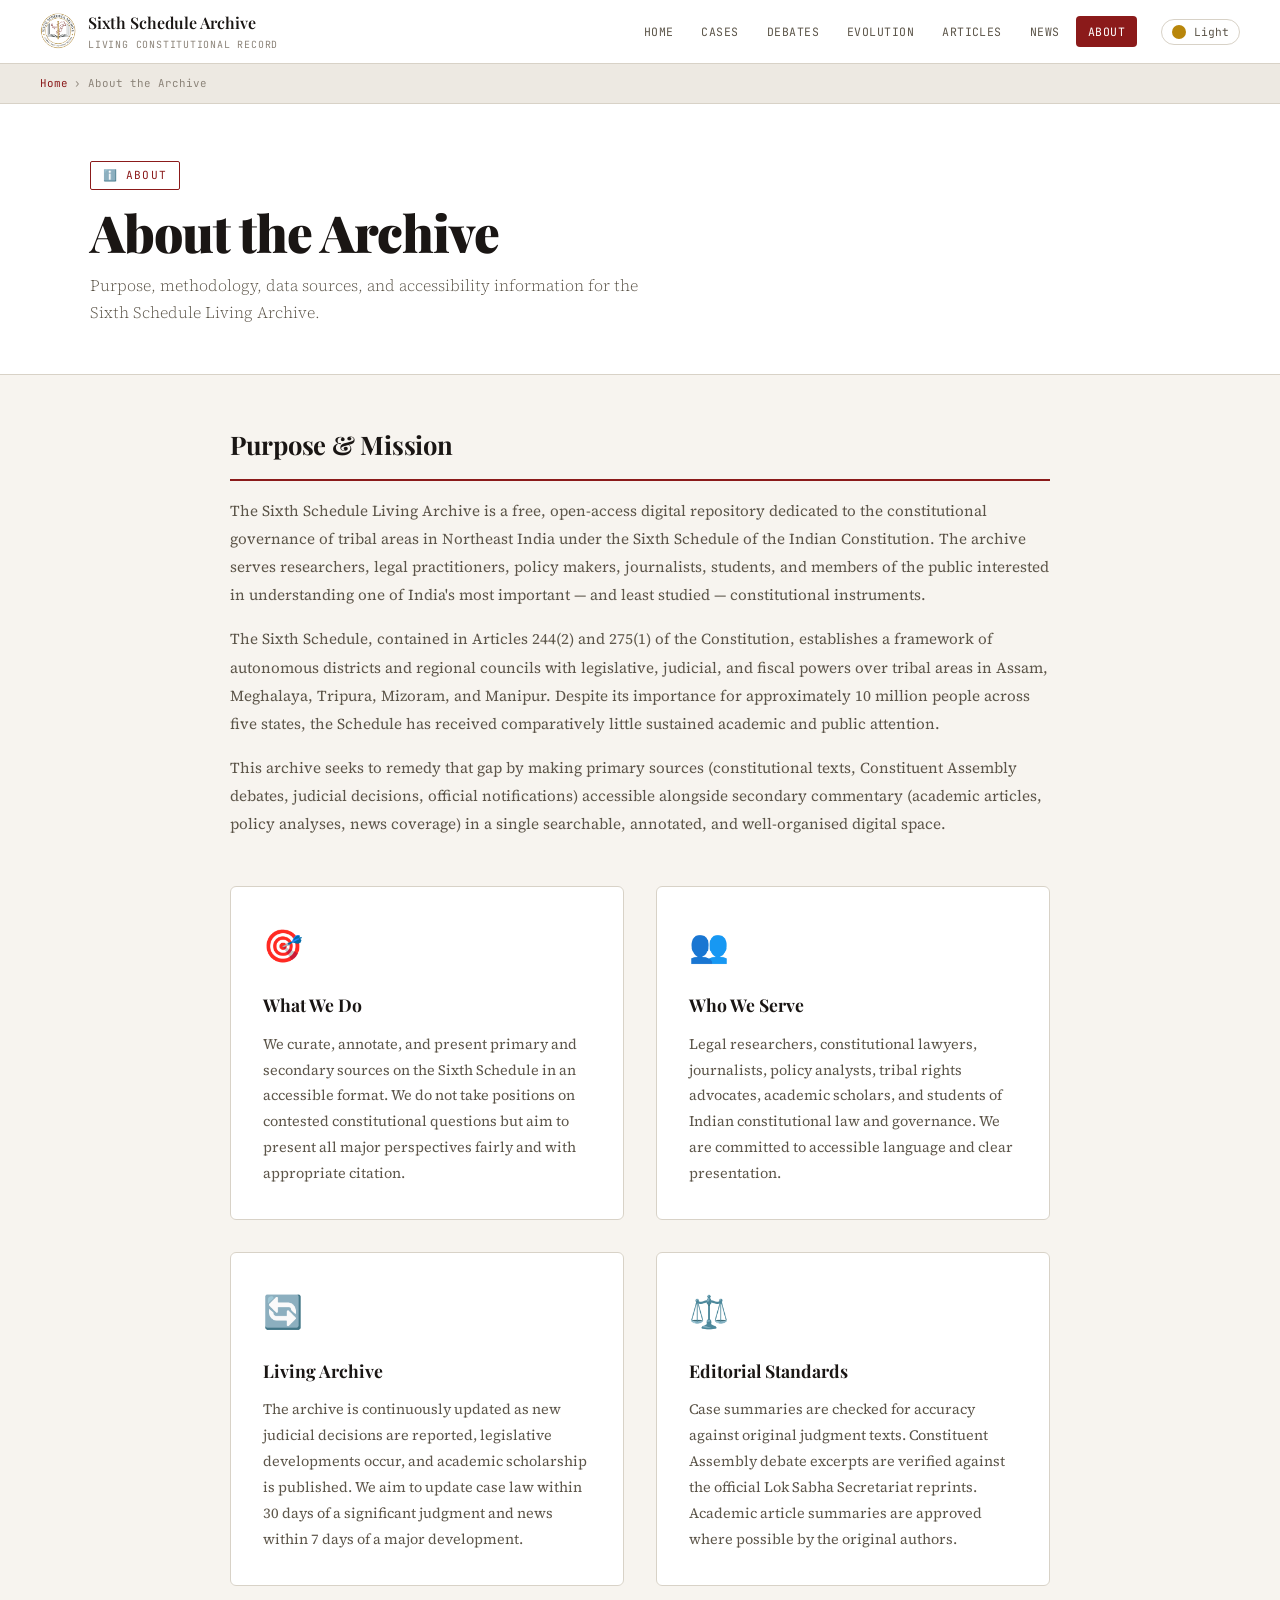
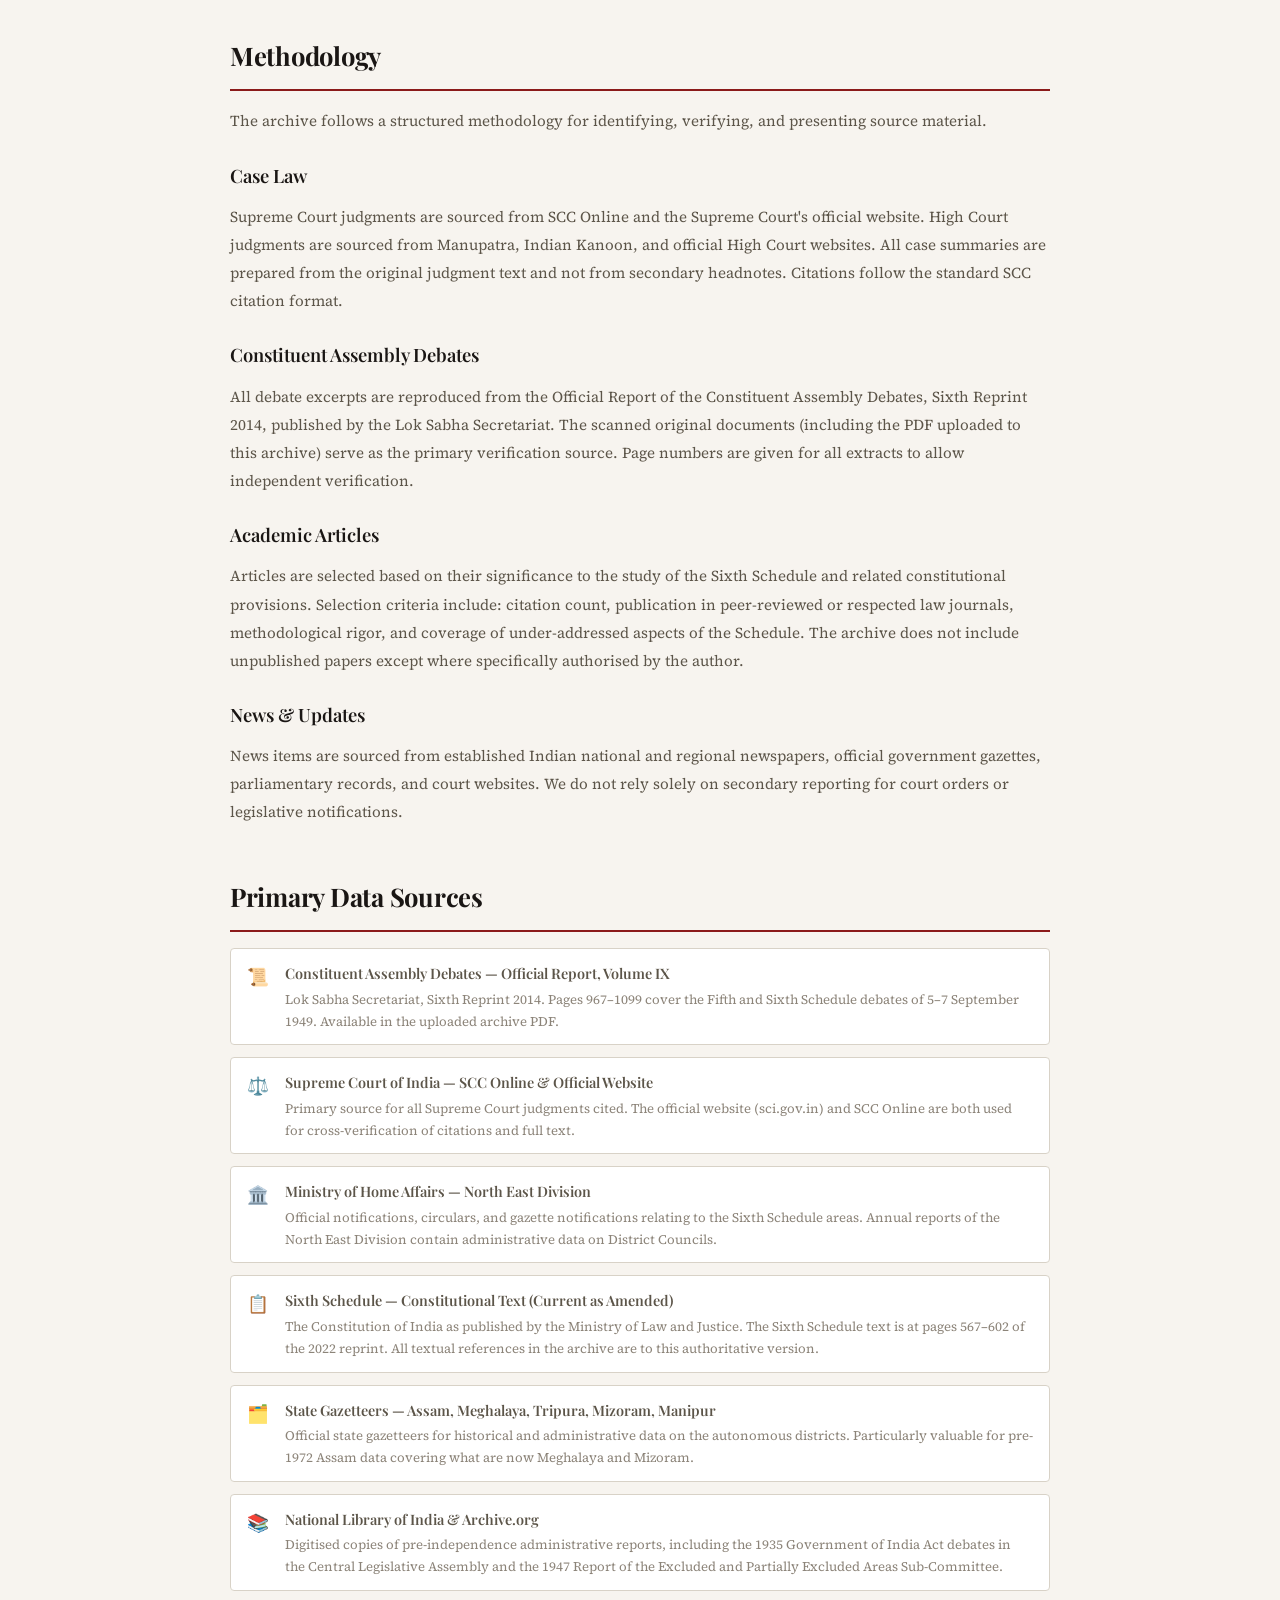
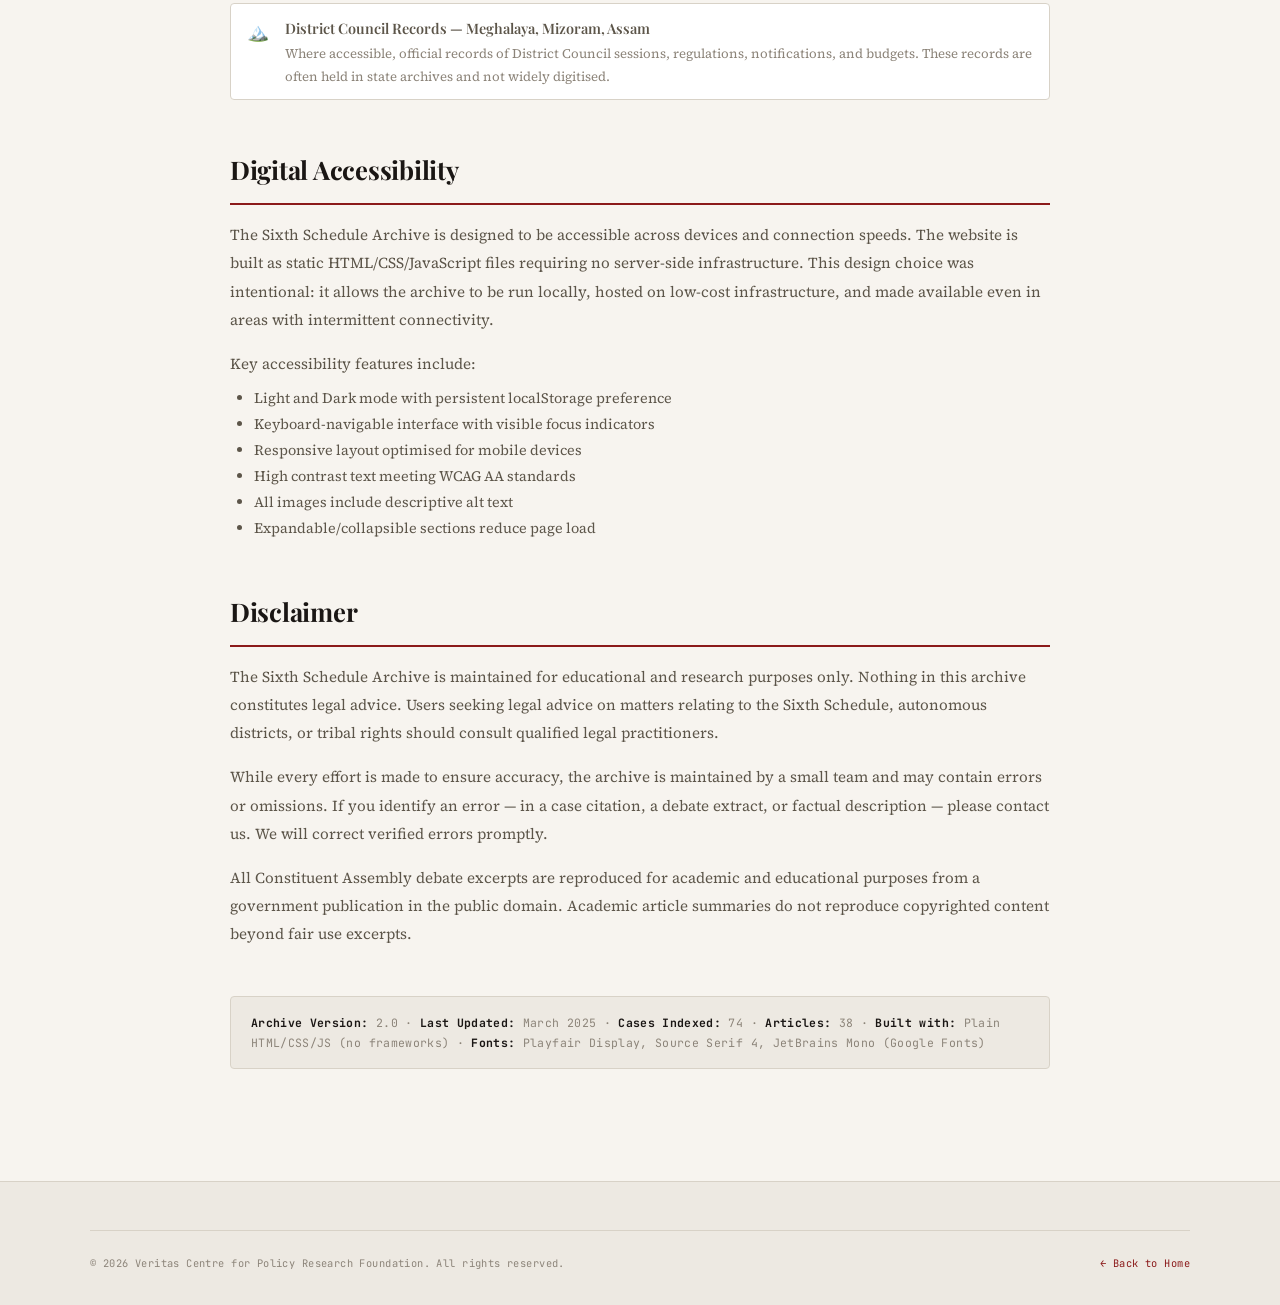
==== commit 3291c9a7: "Update about.html" ====
--- a/about.html
+++ b/about.html
@@ -54,7 +54,7 @@
 
 <nav>
   <a href="index.html" class="nav-brand" data-navigate>
-    <div class="nav-brand-icon">VI</div>
+    <img src="six.png" style="width:36px; height:36px; border-radius:50%;">
     <div>
       <div class="nav-brand-text">Sixth Schedule Archive</div>
       <div class="nav-brand-sub">Living Constitutional Record</div>
